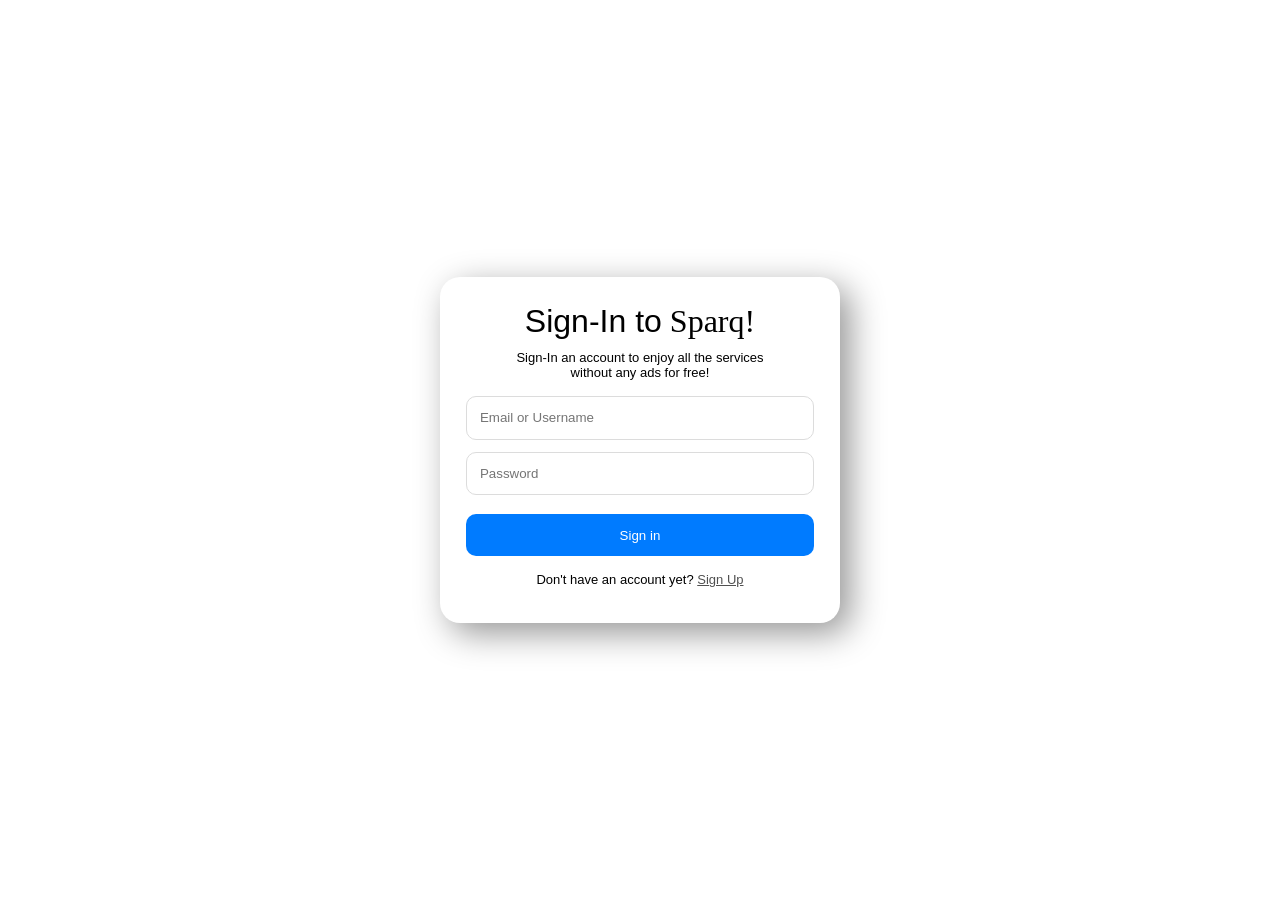
==== sign-in.html @ 4c74cf5c "add new main file and asset" ====
<!DOCTYPE html>
<html lang="en">
<head>
    <meta charset="UTF-8">
    <meta name="viewport" content="width=device-width, initial-scale=1.0">
    <link href="https://fonts.cdnfonts.com/css/sf-pro-display" rel="stylesheet">
    <link rel="icon" href="asset/b877ace0-6ebc-4e6e-97e0-8ce310d35614.jpg" type="image/x-icon">
    <link rel="stylesheet" href="style.css">
    <title>SignIn to Sparq</title>
</head>
<body>
    <form id="loginForm" onsubmit="return login(event);">
        <h1><span>Sign-In to</span> Sparq!</h1>
        <p>Sign-In an account to enjoy all the services without any ads for free!</p>
        <input id="email" placeholder="Email or Username" type="text" required>
        <input id="password" placeholder="Password" type="password" required>
        <button type="submit">Sign in</button>
        <p>Don't have an account yet? <a href="sign-up.html">Sign Up</a></p>
    </form>
</body>
</html>
---- style.css ----
* {
    margin: 0;
    padding: 0;
    box-sizing: border-box;
    font-family: 'SF Pro Display', sans-serif;
}
body {
    background-color: white;
    background-image: url('asset/Aurora\ 1.png');
    background-size: cover;
    background-repeat: no-repeat;
    transition: all cubic-bezier(0.455, 0.03, 0.515, 0.955);
    display: flex;
    justify-content: center;
    align-items: center;
    height: 100vh;
}
#loginForm {
    background-color: white;
    border-radius: 20px;
    text-align: center;
    padding: 1.6em;
    box-shadow: 0 0 10px rgba(0, 0, 0, 0.1);
    width: 90%; /* Lebar responsif */
    max-width: 400px; /* Lebar maksimum */
    box-shadow: 10px 10px 34px 0px rgba(0,0,0,0.42);
-webkit-box-shadow: 10px 10px 34px 0px rgba(0,0,0,0.42);
-moz-box-shadow: 10px 10px 34px 0px rgba(0,0,0,0.42);
}
#loginForm input[type="text"],
#loginForm input[type="password"],
#loginForm button {
    padding: 1em;
    width: 100%;
    margin: 6px 0;
    border-radius: 10px;
    border: 1px solid gainsboro;
    outline: none;
    color: #565656;
}
#loginForm input[type="text"]:active,
#loginForm input[type="text"]:hover,
#loginForm input[type="password"]:active,
#loginForm input[type="password"]:hover {
    border: 1px solid #007bff;
}
#loginForm p {
    margin: 10px auto;
    font-weight: 100;
    font-family: Arial, Helvetica, sans-serif;
    width: 80%;
    font-size: 13px;
}
#loginForm h1 {
    font-family: 'Times New Roman', Times, serif;
    font-weight: 100;
}
#loginForm h1 span {
    font-weight: 400;
}
#loginForm a {
    color: #515151;
}
#loginForm button {
    background-color: #007bff;
    color: white;
    margin-top: 1em;
    border: none;
    cursor: pointer;
}
#loginForm button:hover {
    background-color: #0056b3;
}

/* Media Queries untuk Responsivitas */
@media (max-width: 600px) {
    #loginForm {
        padding: 1.2em;
    }
    #loginForm h1 {
        font-size: 1.5em;
    }
    #loginForm p {
        font-size: 11.8px;
    }
}
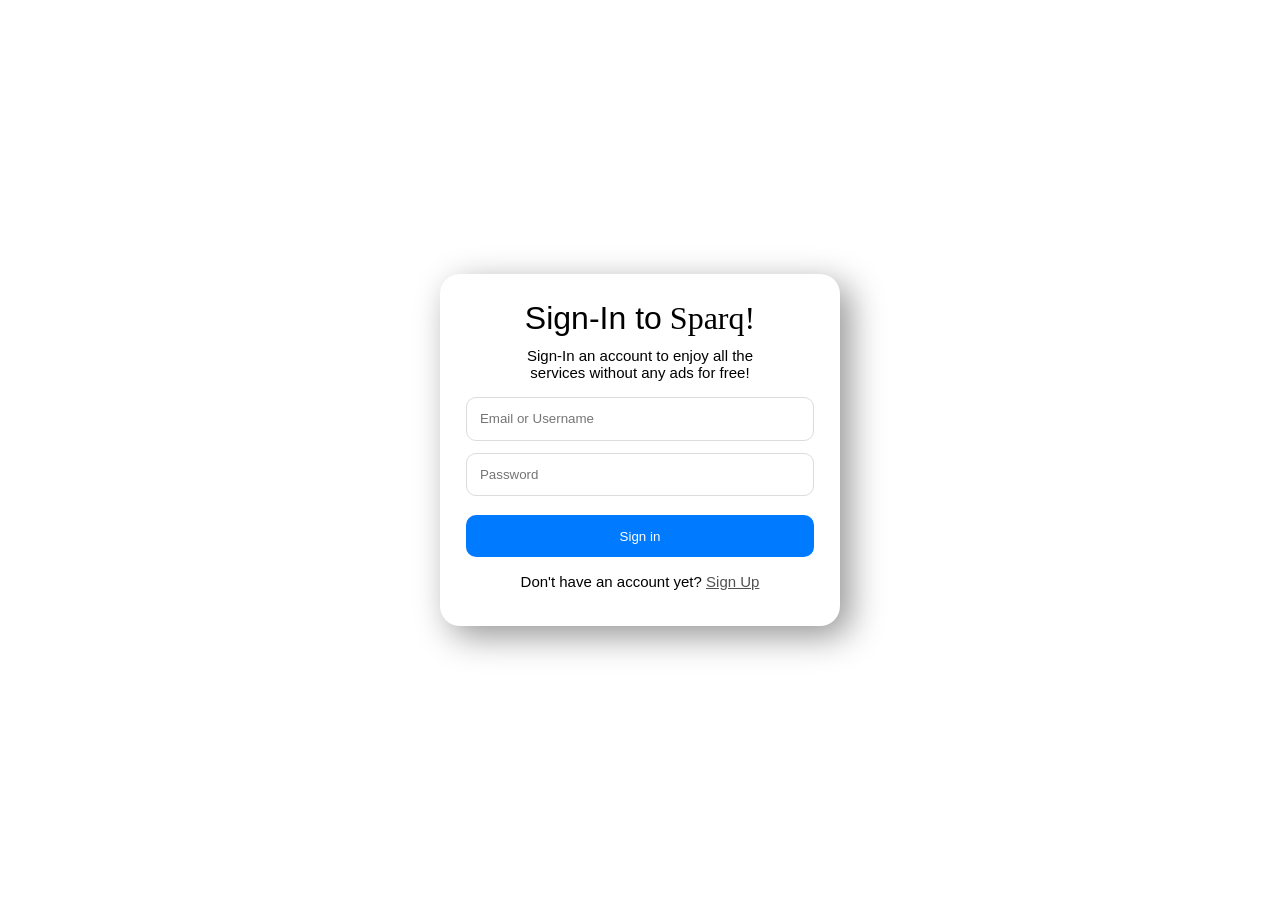
==== commit 666c2971: "update file" ====
--- a/sign-in.html
+++ b/sign-in.html
@@ -12,10 +12,11 @@
     <form id="loginForm" onsubmit="return login(event);">
         <h1><span>Sign-In to</span> Sparq!</h1>
         <p>Sign-In an account to enjoy all the services without any ads for free!</p>
-        <input id="email" placeholder="Email or Username" type="text" required>
+        <input id="userAndEmail" placeholder="Email or Username" type="text" required>
         <input id="password" placeholder="Password" type="password" required>
         <button type="submit">Sign in</button>
         <p>Don't have an account yet? <a href="sign-up.html">Sign Up</a></p>
     </form>
 </body>
+<script src="sign-in.js"></script>
 </html>
--- a/style.css
+++ b/style.css
@@ -49,7 +49,7 @@
     font-weight: 100;
     font-family: Arial, Helvetica, sans-serif;
     width: 80%;
-    font-size: 13px;
+    font-size: 15px;
 }
 #loginForm h1 {
     font-family: 'Times New Roman', Times, serif;
